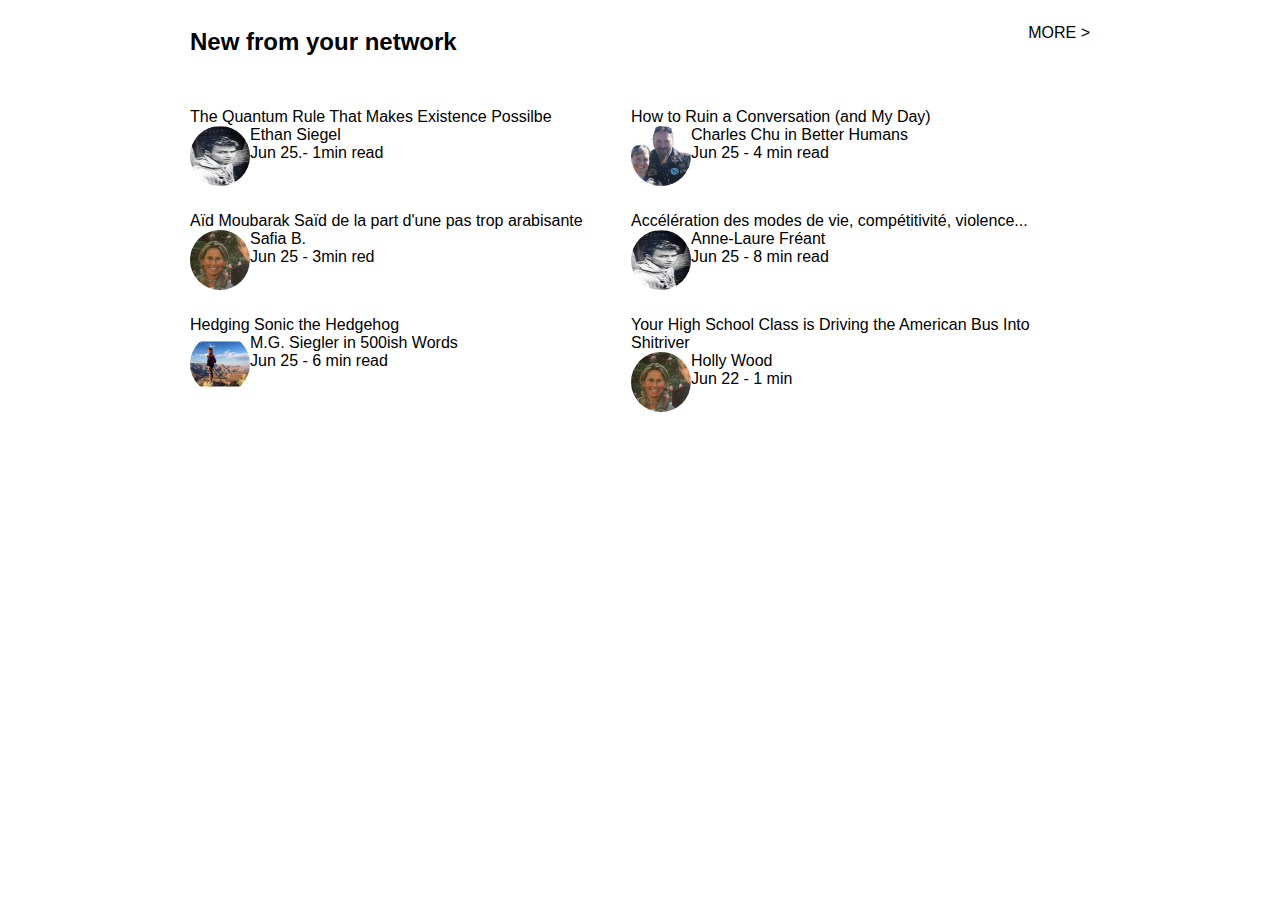
==== 8.zone-related-links/index.html @ 2ec53351 "exo du jour" ====
<!DOCTYPE html>
<html lang="en">
<head>
	<meta charset="UTF-8">
	<link rel="stylesheet" type="text/css" href="assets/style.css">
	<title>News</title>
</head>
<body>
	<header>
		<h2>New from your network</h2>
		<p>MORE ></p>
	</header>
	<div class="content">
		<div class="col">
			<div class="post">
				<div class="titre">The Quantum Rule That Makes Existence Possilbe</div>
				<div>
					<div class="image">
						<img src="1.jpg" alt="">
					</div>					<div class="author">Ethan Siegel</div>
					<div class="date">Jun 25.- 1min read</div>
				</div>
			</div>
			<div class="post">
				<div class="titre">Aïd Moubarak Saïd de la part d'une pas trop arabisante</div>
				<div>
					<div class="image">
						<img src="2.jpg" alt="">
					</div>					<div class="author">Safia B.</div>
					<div class="date">Jun 25 - 3min red</div>
				</div>
			</div>
			<div class="post">
				<div class="titre">Hedging Sonic the Hedgehog</div>
				<div>
					<div class="image">
						<img src="3.jpg" alt="">
					</div>					<div class="author">M.G. Siegler in 500ish Words</div>
					<div class="date">Jun 25 - 6 min read</div>
				</div>
			</div>
		</div>
		<div class="col">
			<div class="post">
				<div class="titre">How to Ruin a Conversation (and My Day)</div>
				<div>
					<div class="image">
						<img src="4.jpg" alt="">
					</div>					<div class="author">Charles Chu in Better Humans</div>
					<div class="date">Jun 25 - 4 min read</div>
				</div>
			</div>
			<div class="post">
				<div class="titre">Accélération des modes de vie, compétitivité, violence...</div>
				<div>
					<div class="image">
						<img src="1.jpg" alt="">
					</div>					<div class="author">Anne-Laure Fréant</div>
					<div class="date">Jun 25 - 8 min read</div>
				</div>
			</div>
			<div class="post">
				<div class="titre">Your High School Class is Driving the American Bus Into Shitriver</div>
				<div>
					<div class="image">
						<img src="2.jpg" alt="">
					</div>
					<div class="author">Holly Wood</div>
					<div class="date">Jun 22 - 1 min</div>
				</div>
			</div>
		</div>
	</div>
</body>
</html>
---- 8.zone-related-links/assets/style.css ----
* {
  font-family: sans-serif;
  box-sizing: border-box; }

header {
  display: flex;
  justify-content: space-between;
  height: 100px;
  width: 900px;
  margin: auto; }

.content {
  display: flex;
  width: 900px;
  margin: auto; }

.col {
  width: 49%; }

.post {
  margin-bottom: 50px; }

.image {
  width: 60px;
  height: 60px;
  border-radius: 100%;
  overflow: hidden;
  justify-content: center;
  float: left; }
  .image:after {
    clear: both; }

img {
  width: 100%;
  height: 100%; }

/*# sourceMappingURL=style.css.map */
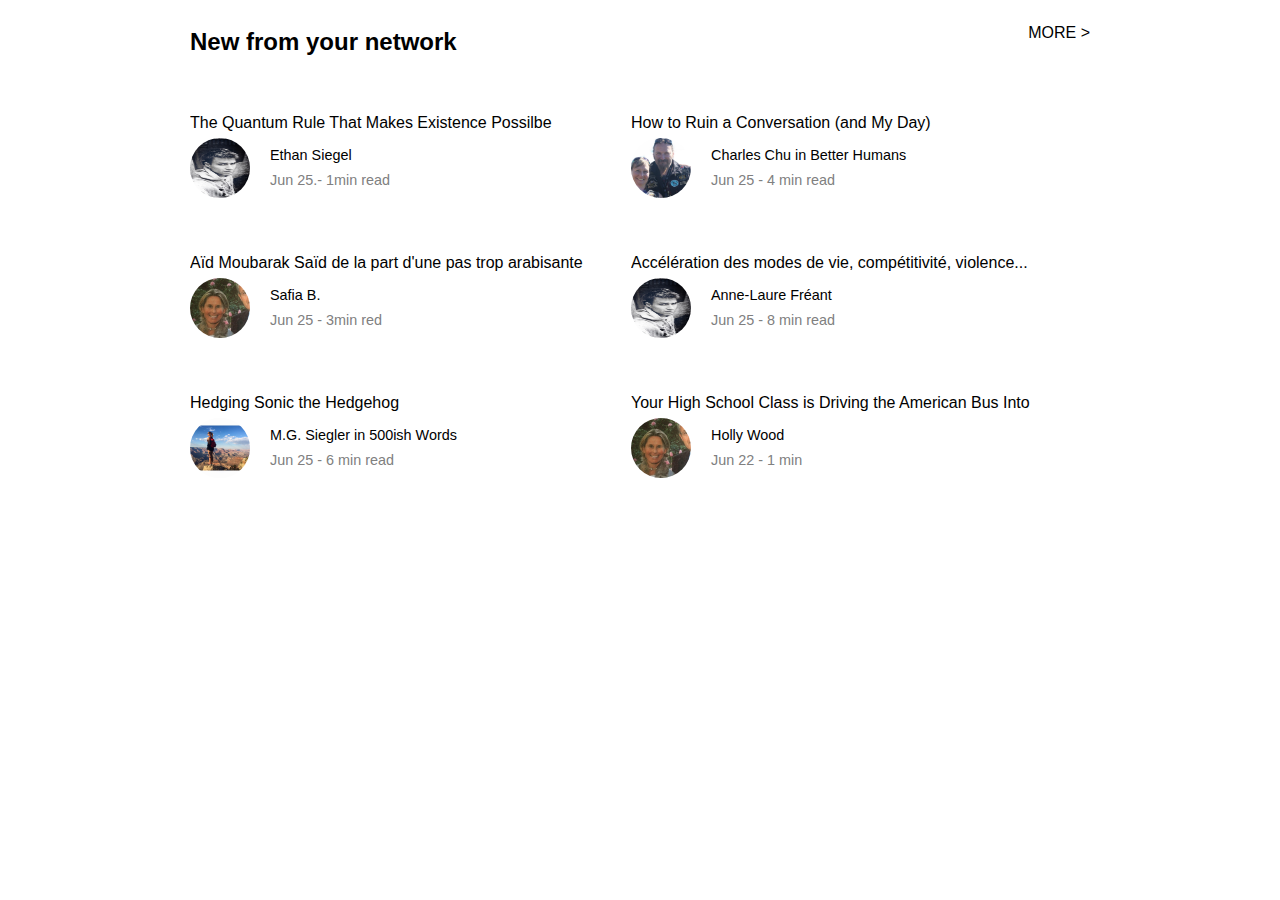
==== commit e229889b: "up to 10" ====
--- a/8.zone-related-links/index.html
+++ b/8.zone-related-links/index.html
@@ -55,8 +55,9 @@
 				<div>
 					<div class="image">
 						<img src="1.jpg" alt="">
-					</div>					<div class="author">Anne-Laure Fréant</div>
-					<div class="date">Jun 25 - 8 min read</div>
+					</div>
+						<div class="author">Anne-Laure Fréant</div>
+						<div class="date">Jun 25 - 8 min read</div>
 				</div>
 			</div>
 			<div class="post">
--- a/8.zone-related-links/assets/style.css
+++ b/8.zone-related-links/assets/style.css
@@ -1,31 +1,53 @@
 * {
   font-family: sans-serif;
-  box-sizing: border-box; }
+  -webkit-box-sizing: border-box;
+          box-sizing: border-box; }
 
 header {
+  display: -webkit-box;
+  display: -ms-flexbox;
   display: flex;
-  justify-content: space-between;
+  -webkit-box-pack: justify;
+      -ms-flex-pack: justify;
+          justify-content: space-between;
   height: 100px;
   width: 900px;
   margin: auto; }
 
 .content {
+  display: -webkit-box;
+  display: -ms-flexbox;
   display: flex;
   width: 900px;
   margin: auto; }
+
+.details {
+  padding-left: 60px; }
 
 .col {
   width: 49%; }
 
 .post {
+  height: 90px;
   margin-bottom: 50px; }
+
+.titre {
+  height: 30px;
+  line-height: 30px;
+  overflow: hidden; }
+
+.titre + div {
+  height: 60px;
+  overflow: hidden; }
 
 .image {
   width: 60px;
   height: 60px;
   border-radius: 100%;
   overflow: hidden;
-  justify-content: center;
+  -webkit-box-pack: center;
+      -ms-flex-pack: center;
+          justify-content: center;
   float: left; }
   .image:after {
     clear: both; }
@@ -34,4 +56,12 @@
   width: 100%;
   height: 100%; }
 
-/*# sourceMappingURL=style.css.map */
+.author, .date {
+  padding-top: 9px;
+  padding-left: 80px;
+  font-size: 0.9em; }
+
+.date {
+  color: grey; }
+
+/*# sourceMappingURL=style.css.map */